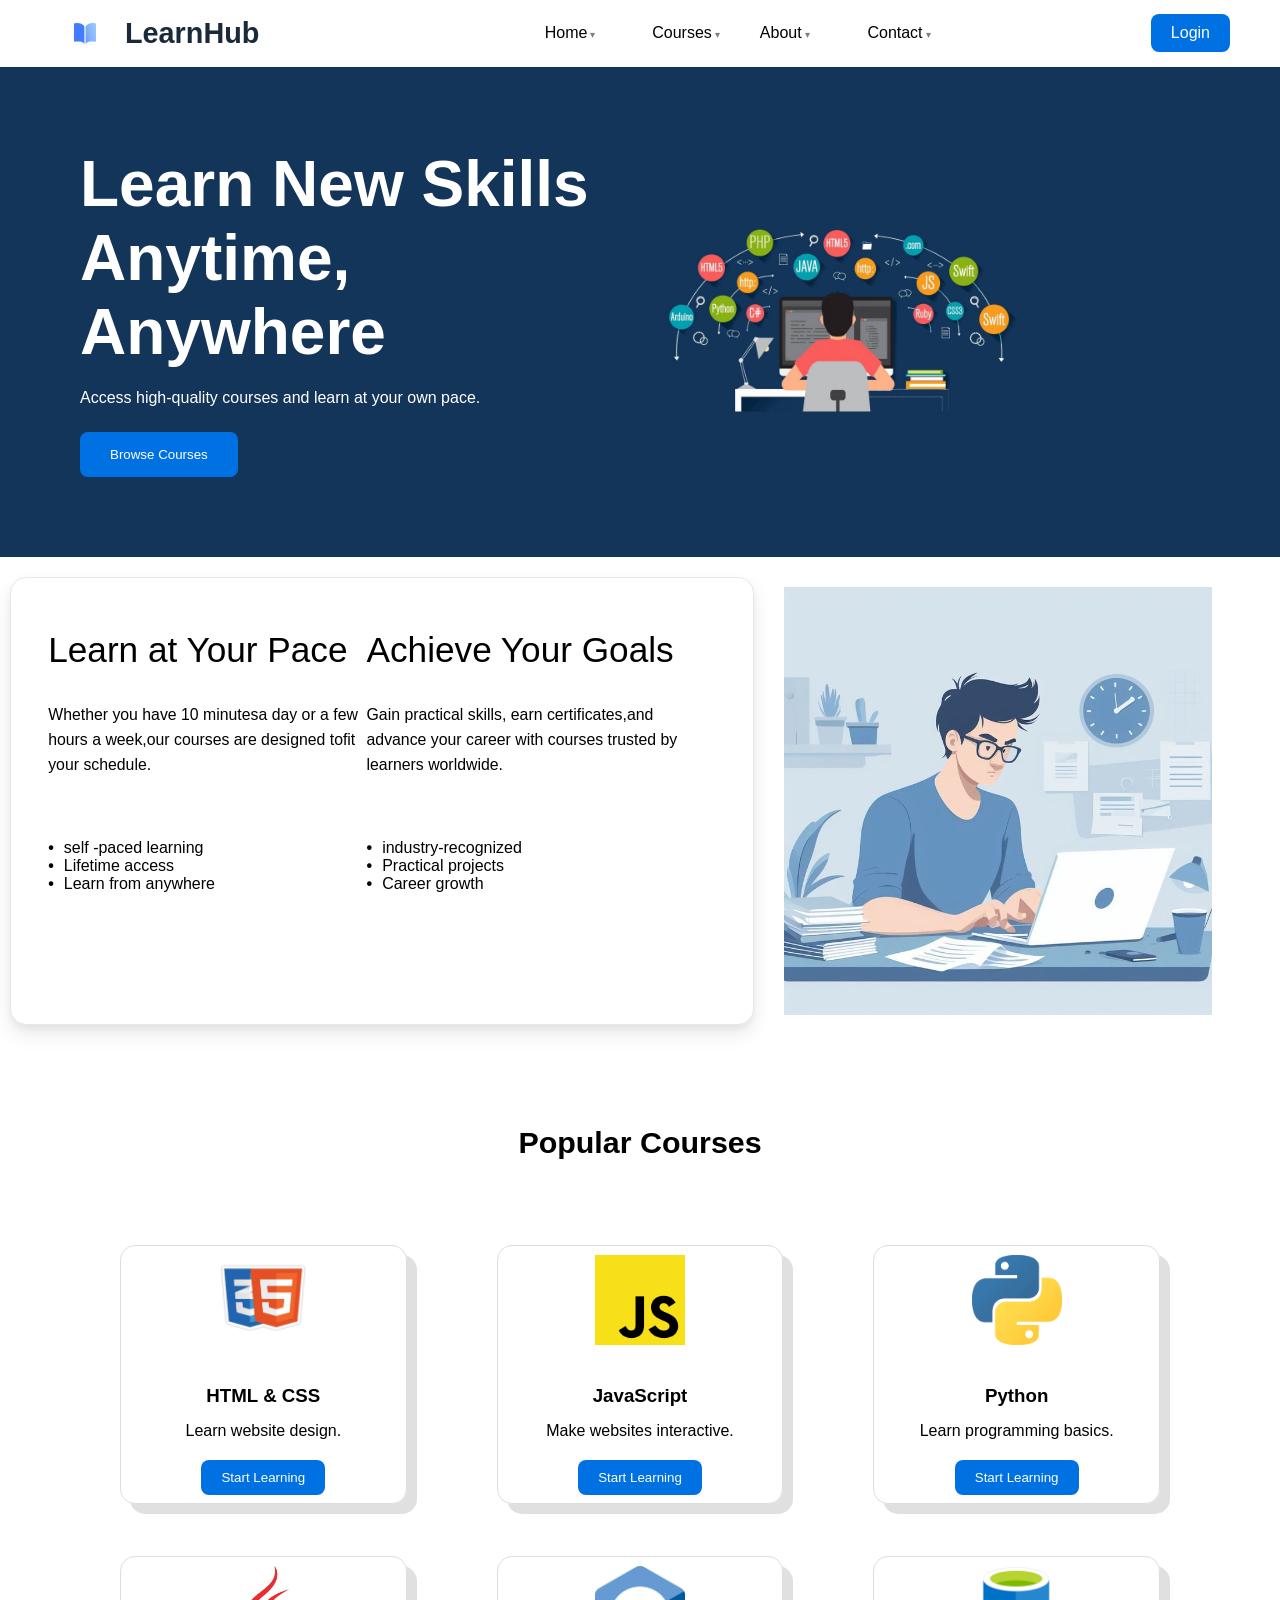
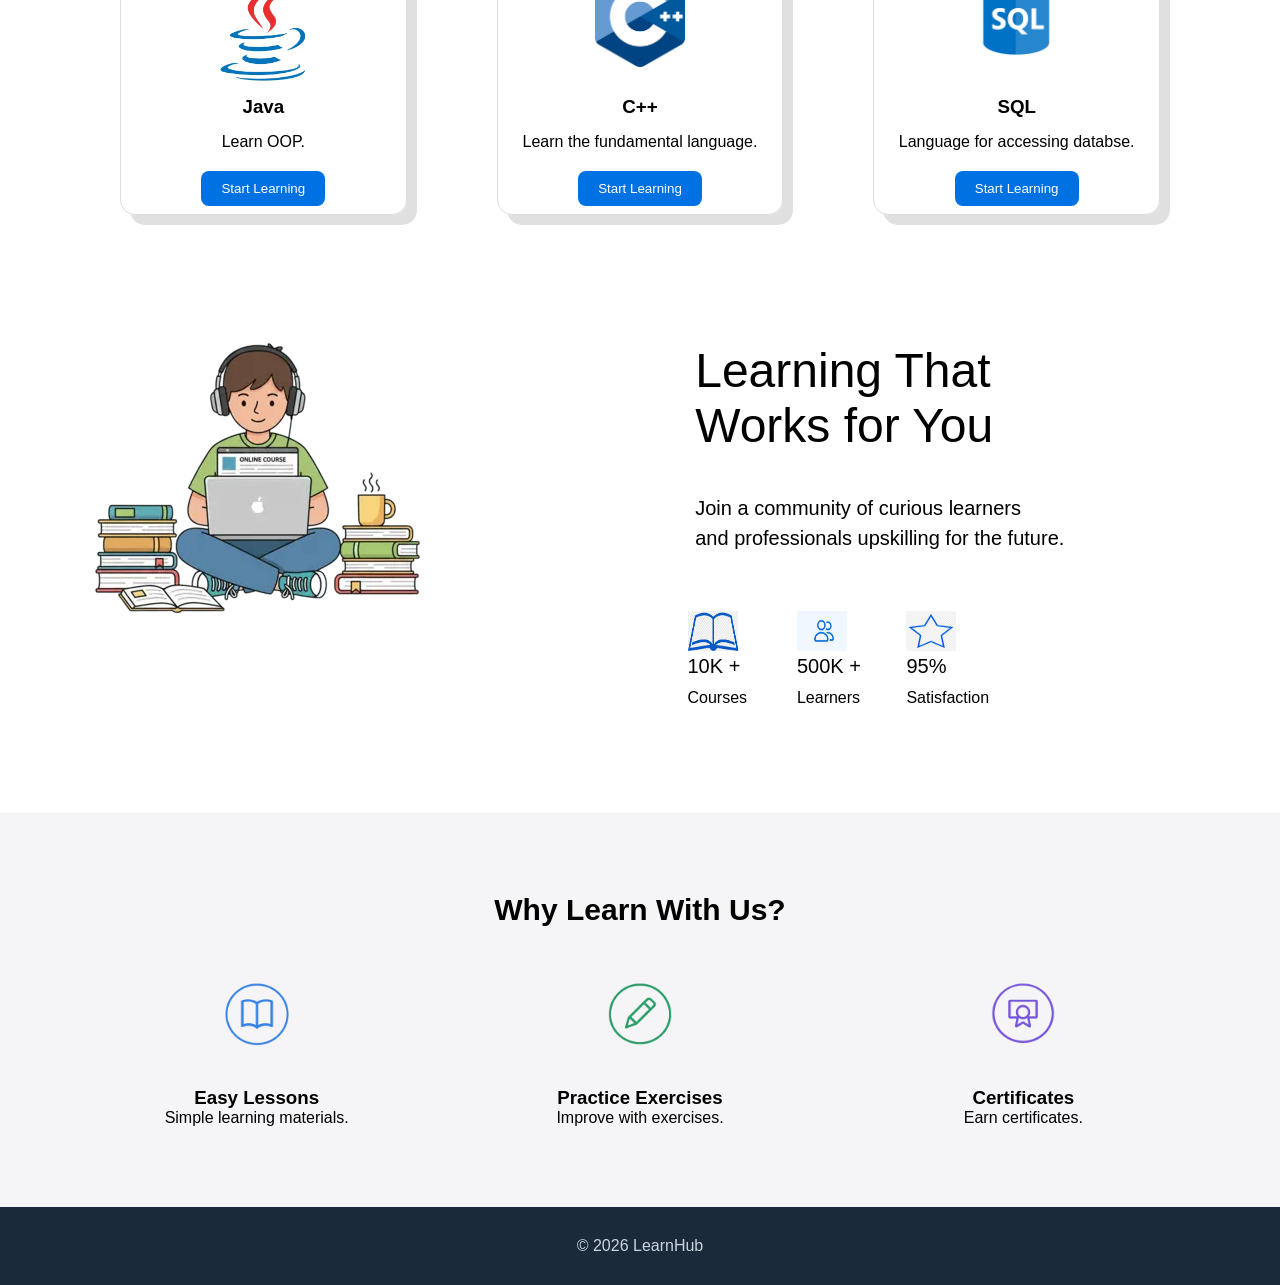
==== html/Learning_platform.html @ 4608ab67 "Initial commit" ====
<!DOCTYPE html>
<html lang="en">

<head>
    <meta charset="UTF-8" />
    <meta name="viewport" content="width=device-width, initial-scale=1.0" />
    <title>LearnHub</title>

    <link rel="stylesheet" href="Learning_platform.css" />
    <link href="https://fonts.googleapis.com/css2?family=Plus+Jakarta+Sans:wght@400;600;700;900&display=swap"
        rel="stylesheet" />
    <link href="https://fonts.googleapis.com/css2?family=Material+Symbols+Outlined:wght,FILL@100..700,0..1&display=swap"
        rel="stylesheet">
</head>

<body>

    <div class="header">
        <div class="header-logo">
            <div class="book-logo"><img src="../logos/book_logo.png">
            </div>
            <div class="logo">LearnHub</div>
        </div>

        <ul class="nav">
            <li class="nav-item">
                <span>Home</span>
                <ul class="dropdown">
                    <li><a href="blank_space">Dashboard</a></li>
                    <li><a href="blank_space">Blog</a></li>
                    <li><a href="blank_space">Community</a></li>
                    <li><a href="blank_space">Events</a></li>
                </ul>
            </li>
            <li class="nav-item">
                <span>Courses</span>
                <ul class="dropdown">
                    <li><a href="blank_space">Web Development</a></li>
                    <li><a href="blank_space">Data Science</a></li>
                    <li><a href="blank_space">Python Programming </a></li>
                    <li><a href="blank_space">JavaScript</a></li>
                    <li><a href="blank_space">UI / UX Design</a></li>
                    <li><a href="blank_space">Cloud Computing</a></li>
                </ul>
            </li>
            <li class="nav-item">
                <span>About</span>
                <ul class="dropdown">
                    <li><a href="blank_space">Our Story</a></li>
                    <li><a href="blank_space">Our Team</a></li>
                    <li><a href="blank_space">Careers</a></li>
                    <li><a href="blank_space">Mission &amp; Vision</a></li>
                    <li><a href="blank_space">Testimonials</a></li>
                </ul>
            </li>
            <li class="nav-item">
                <span>Contact</span>
                <ul class="dropdown">
                    <li><a href="blank_space">Support</a></li>
                    <li><a href="blank_space">Sales</a></li>
                    <li><a href="blank_space">Feedback</a></li>
                    <li><a href="blank_space">Find Us</a></li>
                    <li><a href="blank_space">Newsletter</a></li>
                </ul>
            </li>
        </ul>

        <div class="login"><a href="code.html">Login</a>
        </div>
    </div>

    <div class="LearnHub_moto">
        <div class="LearnHub_moto_text">
            <h1>Learn New Skills<br />Anytime, Anywhere</h1>
            <p>Access high-quality courses and learn at your own pace.</p>
            <button>Browse Courses</button>
        </div>
        <div class="LearnHub_moto_image">
            <img src="../pictures/learningPlatform.jpg" />
        </div>
    </div>

    <section class="first_section">
        <div class="first_section_inner">
            <div class="first_section_left">
                <div class="col_1">
                    <div class="description">
                        <span>Learn at Your Pace</span>
                        <p>Whether you have 10 minutesa day or a few hours a week,our courses are designed tofit
                            your schedule.</p>
                    </div>
                    <ul class="bullet_list">
                        <li>self -paced learning</li>
                        <li>Lifetime access</li>
                        <li>Learn from anywhere</li>
                    </ul>
                </div>
                <div class="col_2">
                    <div class="description">
                        <span>Achieve Your Goals</span>
                        <p>Gain practical skills, earn certificates,and advance your career with
                            courses trusted by learners worldwide.</p>
                    </div>
                    <ul class="bullet_list">
                        <li>industry-recognized</li>
                        <li>Practical projects</li>
                        <li>Career growth</li>
                    </ul>
                </div>
            </div>
            <div class="first_section_right">
                <div class="first_section_right_inner">
                    <img src="../pictures/student_3.jpeg">
                </div>
            </div>
        </div>
    </section>
    <div class="courses">
        <h2>Popular Courses</h2>
        <div class="course_grid">
            <div class="card">
                <div class="card_row">
                    <div class="course_logo">
                        <img src="../logos/HTML&CSS_logo.jpg">
                    </div>
                    <h3>HTML &amp; CSS</h3>
                    <p>Learn website design.</p>
                    <a href="Html.html"><button>Start Learning</button></a>
                </div>
                <div class="card_row">
                    <div class="course_logo">
                        <img class="java_logo" src="../logos/java_logo.jpeg">
                    </div>
                    <h3>Java</h3>
                    <p class="OOP"> Learn OOP.</p>
                    <a href="java.html"><button>Start Learning</button></a>
                </div>
            </div>
            <div class="card">
                <div class="card_row">
                    <div class="course_logo">
                        <img src="../logos/JS logo.png">
                    </div>
                    <h3>JavaScript</h3>
                    <p>Make websites interactive.</p>
                    <a href="code.html"><button>Start Learning</button></a>
                </div>
                <div class="card_row">
                    <div class="course_logo">
                        <img class="c++_logo" src="../logos/c++_logo.jpeg">
                    </div>
                    <h3>C++</h3>
                    <p>Learn the fundamental language.</p>
                    <a href="c++.html"><button>Start Learning</button></a>
                </div>
            </div>
            <div class="card">
                <div class="card_row">
                    <div class="course_logo">
                        <img src="../logos/python_logo.png">
                    </div>
                    <h3>Python</h3>
                    <p>Learn programming basics.</p>
                    <a href="Python.html"><button>Start Learning</button></a>
                </div>
                <div class="card_row">
                    <div class="course_logo">
                        <img src="../logos/sql_logo">
                    </div>
                    <h3>SQL</h3>
                    <p>Language for accessing databse.</p>
                    <a href="Python.html"><button>Start Learning</button></a>
                </div>
            </div>
        </div>
    </div>

    <section class="third_section">
        <div class="third_section_inner">
            <div class="third_inner_left">
                <img src="../pictures/third_section img.webp">
            </div>
            <div class="third_inner_text">
                <div>
                    <div class="upper_text">
                        <div class="upper_title">
                            Learning That </br>
                            Works for You
                        </div>
                        <div class="upper_description">
                            <p>Join a community of curious learners</br>
                                and professionals upskilling for the future.</p>
                        </div>
                    </div>
                    <div class="lower_text">
                        <div class="lower_text_divs">
                            <img src="../logos/book.jpeg">
                            <span>10K +</span>
                            <p>Courses</p>
                        </div>
                        <div class="lower_text_divs">
                            <img src="../logos/Learners.png">
                            <span>500K +</span>
                            <p>Learners</p>
                        </div>
                        <div class="lower_text_divs">
                            <img src="../logos/blue star.png">
                            <span>95%</span>
                            <p>Satisfaction</p>
                        </div>
                    </div>
                </div>
            </div>
        </div>
    </section>

    <div class="features">
        <h2>Why Learn With Us?</h2>
        <div class="feature_grid">
            <div class="feature">
                <img src="../pictures/feature_book.png">
                <h3>Easy Lessons</h3>
                <p>Simple learning materials.</p>
            </div>
            <div class="feature">
                <img src="../pictures/feature_pen.png">
                <h3>Practice Exercises</h3>
                <p>Improve with exercises.</p>
            </div>
            <div class="feature">
                <img src="../pictures/feature_certificate.png">
                <h3>Certificates</h3>
                <p>Earn certificates.</p>
            </div>
        </div>
    </div>



    <div class="footer">
        &copy; 2026 LearnHub
    </div>

</body>

</html>
---- html/Learning_platform.css ----
* {
    margin: 0;
    padding: 0;
    box-sizing: border-box;
}

body {
    font-family: Arial, sans-serif;
}


/* Header*/

.header {
    display: grid;
    grid-template-columns: 1fr 2fr 1fr;
    align-items: center;
    padding: 10px 50px;
}

.header-logo {
    display: flex;
    align-items: center;
    gap: 5px;
}

.book-logo img {
    width: 70px;
    height: auto;
    display: block;
}

.logo {
    font-weight: 700;
    font-size: 1.8rem;
    color: #1a2a3a;
}


/* Navigation */
.nav {
    display: grid;
    grid-template-columns: 1fr 1fr 1fr 1fr;
    justify-content: center;
    justify-self: end;
    gap: 40px;
    list-style: none;
}

.nav-item {
    position: relative;
    cursor: pointer;
}


.nav-item>span {
    font-weight: 500;
    color: black;
}

.nav-item>span:hover {
    color: #0071e3;
}

/* Down‑arrow */
.nav-item>span::after {
    content: "\25BE";
    font-size: 10px;
    opacity: 0.5;
    margin-left: 3px;
}

.dropdown {
    position: absolute;
    min-width: 180px;
    border-radius: 18px;
    background-color: white;
    opacity: 0;
    visibility: hidden;
    list-style: none;
}

/* Show dropdown on hover */
.nav-item:hover .dropdown {
    opacity: 1;
    visibility: visible;
}

.dropdown li a {
    display: block;
    padding: 8px 19px;
    color: #000000;
    text-decoration: none;
    border-radius: 8px;
}

.dropdown li a:hover {
    background: #f0f7ff;
    color: #0071e3;
}



/* Login button */


.login {
    justify-self: end;
    background: #0071e3;
    color: white;
    padding: 10px 20px;
    border-radius: 8px;
    cursor: pointer;
}

.login a {
    text-decoration: none;
    color: white;
}

.login:hover {
    background: #13355A;
}


/* LearnHub Moto */

.LearnHub_moto {
    display: grid;
    grid-template-columns: 1fr 1fr;
    align-items: center;
    padding: 80px;
    background-color: #13355A;
    color: white;
}

.LearnHub_moto_text h1 {
    font-size: 4em;
    margin-bottom: 20px;
}

.LearnHub_moto_text p {
    margin-bottom: 25px;
}

.LearnHub_moto_text button {
    background: #0071e3;
    color: white;
    border: none;
    padding: 15px 30px;
    border-radius: 8px;
    cursor: pointer;
}

.LearnHub_moto_text button:hover {
    background: #005bb5;
}

.LearnHub_moto_image {
    text-align: center;
}

.LearnHub_moto_image img {
    width: 100%;
    max-width: 400px;
}


/*first section */
.first_section_inner {
    display: grid;
    grid-template-columns: 6fr 4fr;
    gap: 20px;
    margin: 20px 10px;
}

.first_section_left {
    display: grid;
    grid-template-columns: 2fr 2fr;
    gap: 1%;
    background: #fff;
    border: 1px solid #e5e7eb;
    border-radius: 16px;
    padding: 5% 10% 5% 5%;
    box-shadow:
        0 4px 6px rgba(0, 0, 0, 0.05),
        0 10px 20px rgba(0, 0, 0, 0.08);
}

.first_section_right {
    border: none;
    height: auto;

    width: 100%;
    padding: 10px;

}

.first_section_right img {
    width: 90%;
    height: auto;
    box-shadow: 2% 2% rgba(0, 0, 0, 0.12);
}

.first_left_logo {
    height: 190px;
    width: 240px;
}

.first_left_logo img {
    border-radius: 14px;

}


.description {
    justify-content: end;
    padding-top: 5%;
}

.description>span {
    text-align: center;
    font-size: 220%;

}

.description p {
    padding-top: 10%;
    font-size: 99%;
    line-height: 25px;

}


.bullet_list {
    padding-top: 20%;
    list-style: none;

}

.bullet_list li::before {
    content: "•";
    color: #000000;
    font-weight: bold;
    margin-right: 10px;
}


/* Courses */

.courses {
    padding: 80px;
    margin: 10px;
}

.courses h2 {
    text-align: center;
    font-size: 190%;
    margin-bottom: 5%;
}

.course_grid {
    display: grid;
    grid-template-columns: 1fr 1fr 1fr;
    gap: 30px;
}

.card {
    display: grid;
    grid-template-rows: 2fr 2fr;
    gap: 10%;
    padding: 30px;
}

.card_row {
    width: 100%;
    border: 1px solid #ddd;
    border-radius: 15px;
    box-shadow: 10px 10px rgba(0, 0, 0, 0.12);
    display: flex;
    align-items: center;
    flex-direction: column;
    padding: 3%;
}

.card_row img {
    background-color: white;
}

.course_logo {
    height: 130px;
    width: 90px;
}

.card h3 {
    margin-bottom: 15px;
}

.card p {
    margin-bottom: 20px;
}



.card button {
    padding: 10px 20px;
    background: #0071e3;
    color: #fff;
    border: none;
    border-radius: 8px;
    cursor: pointer;
}

.card button:hover {
    background: lightcoral;
}

/* third Section */
.third_section {
    padding: 15px;
}

.third_section_inner {
    display: flex;
    background-image: url(/Users/Zablon/Learning_platform/section_2\ img.jpg);
    background-position: center;
    background-repeat: no-repeat;
    background-size: cover;

    border-radius: 15px;
    height: 500px;
    width: 100%;
}

.third_inner_left {
    padding-right: 20%;
    padding-left: 5%;
}

.third_inner_text {
    display: flex;
    flex-direction: column;
    align-items: flex-end;
}

.upper_text {
    padding: 2%;

}

.upper_title {
    font-size: 48px;
    font-weight: 40px;
    padding-top: 10%;
}

.upper_description {
    line-height: 30px;
    margin-top: 40px;
    font-size: 20px;
}

.lower_text {
    line-height: 30px;
    display: grid;
    grid-template-columns: 0.9fr 0.9fr 0.9fr;
    gap: 35px;
    padding-top: 50px;
    align-items: center;
    padding-right: 85px;
}

.lower_text img {
    width: 50px;
    height: 40px;
    background-color: #f0f7ff;
}

.lower_text_divs>span {
    font-size: 20px;
    font-weight: 40px;
    padding-top: 10px;
}

/*Features*/


.features {
    background: #f5f5f7;
    padding: 80px;
}

.features h2 {
    text-align: center;
    margin-bottom: 40px;
    font-size: 30px;
}

.feature_grid {
    display: grid;
    grid-template-columns: repeat(3, 1fr);
    gap: 30px;
}

.feature {
    text-align: center;
}

.feature_grid .feature img {
    width: 100px;
    height: 100px;
    display: block;
    margin: 0 auto 20px;
}

/*Footer*/

.footer {
    text-align: center;
    padding: 30px;
    background: #1a2a3a;
    color: #cbd5e1;
}

/* Responsiveness*/



html,
body {
    width: 100%;
    overflow-x: hidden;
}

img {
    max-width: 100%;
    height: auto;
    display: block;
}

/* Responsiveness */

/* Mobile phones*/

@media (max-width:480px) {

    .header {
        grid-template-columns: 1fr;
        text-align: center;
        gap: 20px;
        padding: 20px;
    }

    .header-logo {
        justify-content: center;
    }

    .nav {
        grid-template-columns: 1fr;
        gap: 15px;
        justify-self: center;
        text-align: center;
    }

    .login {
        justify-self: center;
    }

    .LearnHub_moto {
        grid-template-columns: 1fr;
        padding: 40px 20px;
        text-align: center;
    }

    .LearnHub_moto_text h1 {
        font-size: 34px;
    }

    .LearnHub_moto_image img {
        width: 220px;
        margin: auto;
    }

    .first_section_inner {
        grid-template-columns: 1fr;
    }

    .first_section_left,
    .first_section_right {
        height: auto;
        padding: 25px;
    }

    .first_section_left_upper,
    .first_section_right_upper {
        grid-template-columns: 1fr;
    }

    .first_left_logo,
    .first_right_logo {
        width: 100%;
        height: auto;
    }

    .description {
        padding-top: 20px;
    }

    .description span {
        font-size: 24px;
    }

    .description p {
        padding-left: 0;
        font-size: 16px;
    }

    .first_section_lower {
        padding-top: 40px;
        padding-left: 0;
        font-size: 18px;
    }

    .course_grid {
        grid-template-columns: 1fr;
    }

    .courses {
        padding: 40px 20px;
    }

    .third_section_inner {
        height: auto;
        padding: 30px 20px;
    }

    .third_inner_text {
        align-items: center;
        text-align: center;
    }

    .upper_title {
        font-size: 32px;
    }

    .lower_text {
        grid-template-columns: 1fr;
        padding-right: 0;
        gap: 25px;
    }

    .features {
        padding: 40px 20px;
    }

    .feature_grid {
        grid-template-columns: 1fr;
    }

    .dropdown {
        position: static;
        opacity: 1;
        visibility: visible;
        display: none;
    }

    .nav-item:hover .dropdown {
        display: block;
    }

}

/* Tablets */

@media (min-width:481px) and (max-width:768px) {

    .header {
        grid-template-columns: 1fr;
        gap: 25px;
        text-align: center;
    }

    .header-logo {
        justify-content: center;
    }

    .nav {
        grid-template-columns: repeat(2, 1fr);
        gap: 20px;
        justify-self: center;
    }

    .login {
        justify-self: center;
    }

    .LearnHub_moto {
        grid-template-columns: 1fr;
        text-align: center;
        padding: 60px 40px;
    }

    .LearnHub_moto_text h1 {
        font-size: 46px;
    }

    .LearnHub_moto_image img {
        width: 300px;
        margin: auto;
    }

    .first_section_inner {
        grid-template-columns: 1fr;
    }

    .first_section_left,
    .first_section_right {
        height: auto;
    }

    .first_section_left_upper,
    .first_section_right_upper {
        grid-template-columns: 1fr;
    }

    .description p {
        padding-left: 0;
    }

    .first_section_lower {
        padding-left: 0;
        text-align: center;
    }

    .course_grid {
        grid-template-columns: repeat(2, 1fr);
    }

    .lower_text {
        grid-template-columns: repeat(3, 1fr);
        padding-right: 0;
    }

    .feature_grid {
        grid-template-columns: repeat(2, 1fr);
    }

}

/* Small Laptops*/

@media (min-width:769px) and (max-width:1024px) {

    .header {
        padding: 20px 30px;
    }

    .nav {
        gap: 25px;
    }

    .LearnHub_moto {
        padding: 60px 40px;
    }

    .LearnHub_moto_text h1 {
        font-size: 50px;
    }

    .first_section_inner {
        grid-template-columns: 1fr;
    }

    .first_section_left {
        grid-template-columns: 1fr 1fr;
    }

    .first_section_left,
    .first_section_right {
        height: auto;
    }

    .description p {
        padding-left: 5%;
    }

    .first_section_lower {
        padding-left: 20%;
    }

    .course_grid {
        grid-template-columns: repeat(3, 1fr);
    }

    .feature_grid {
        grid-template-columns: repeat(3, 1fr);
    }

}

/* Large screens */

@media (min-width:1400px) {

    .header,
    .LearnHub_moto,
    .first_section,
    .courses,
    .third_section,
    .features {
        max-width: 1400px;
        margin-left: auto;
        margin-right: auto;
    }

}

/* */
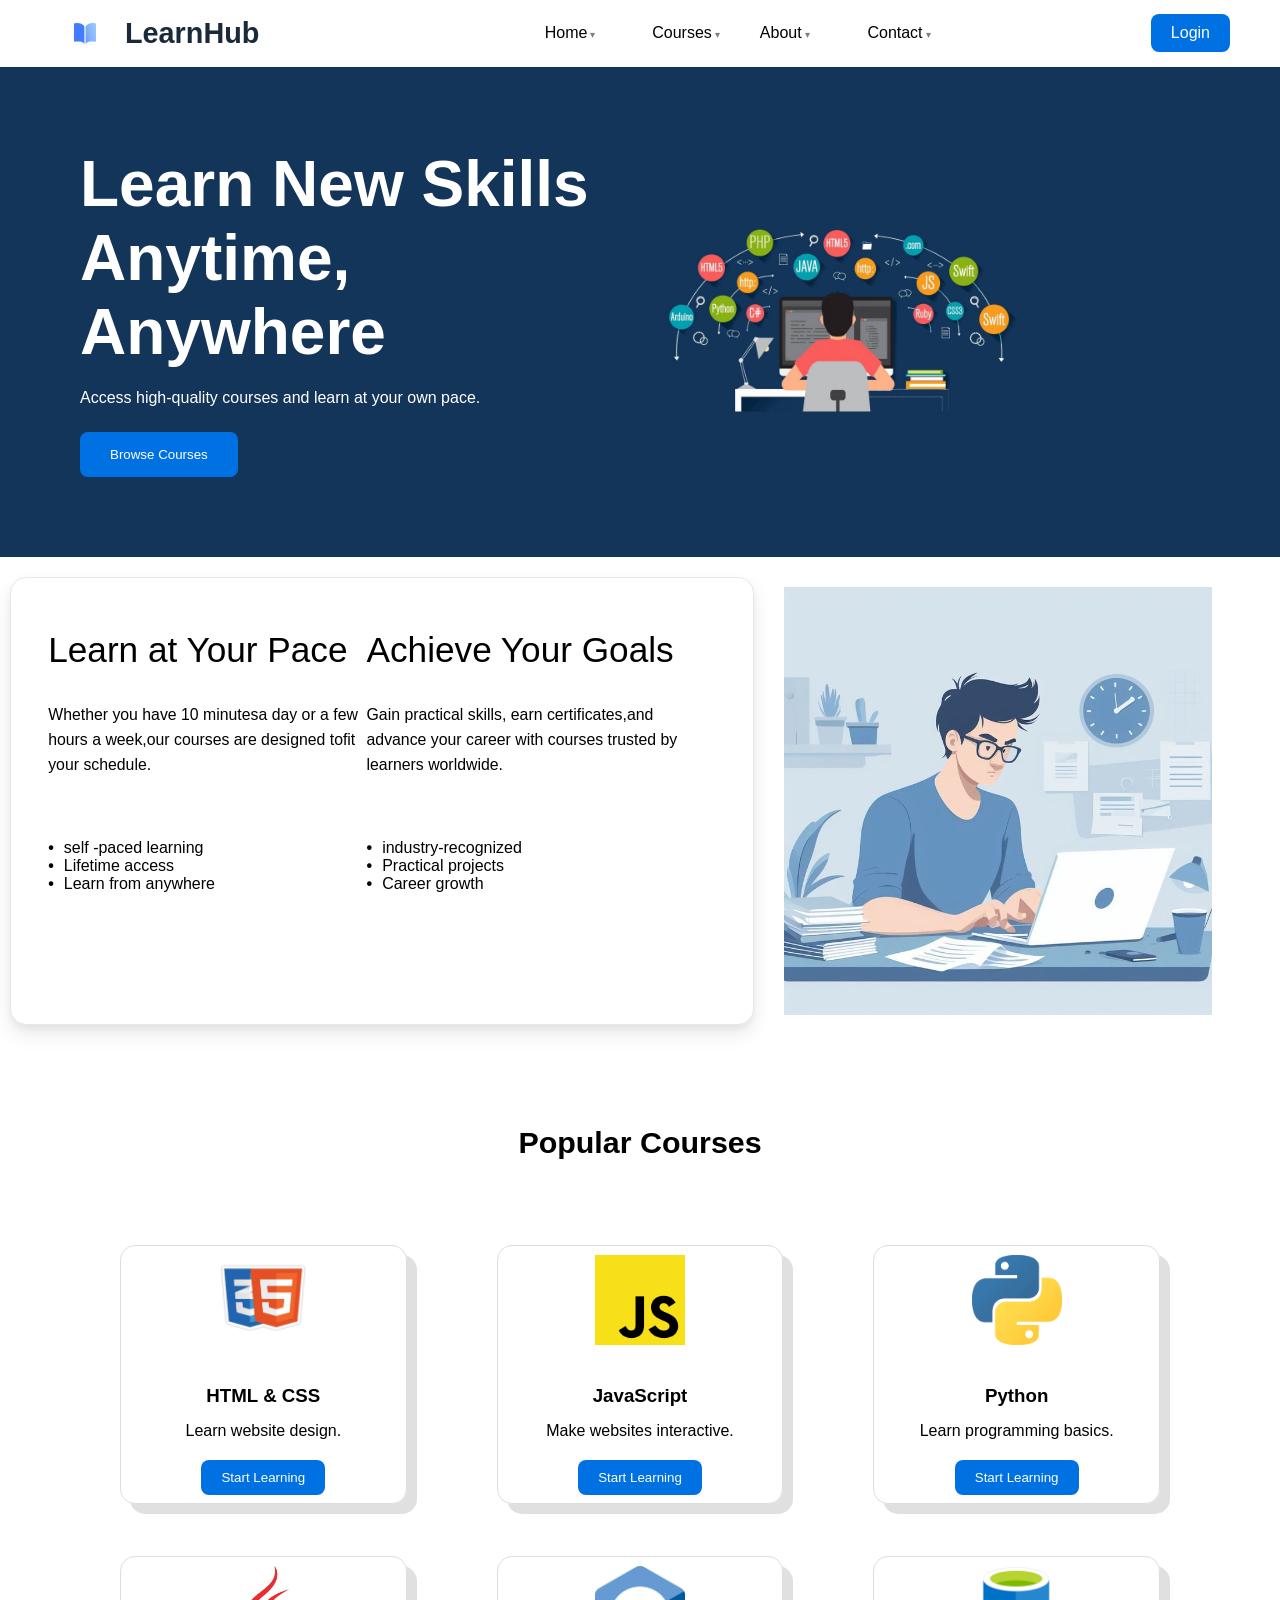
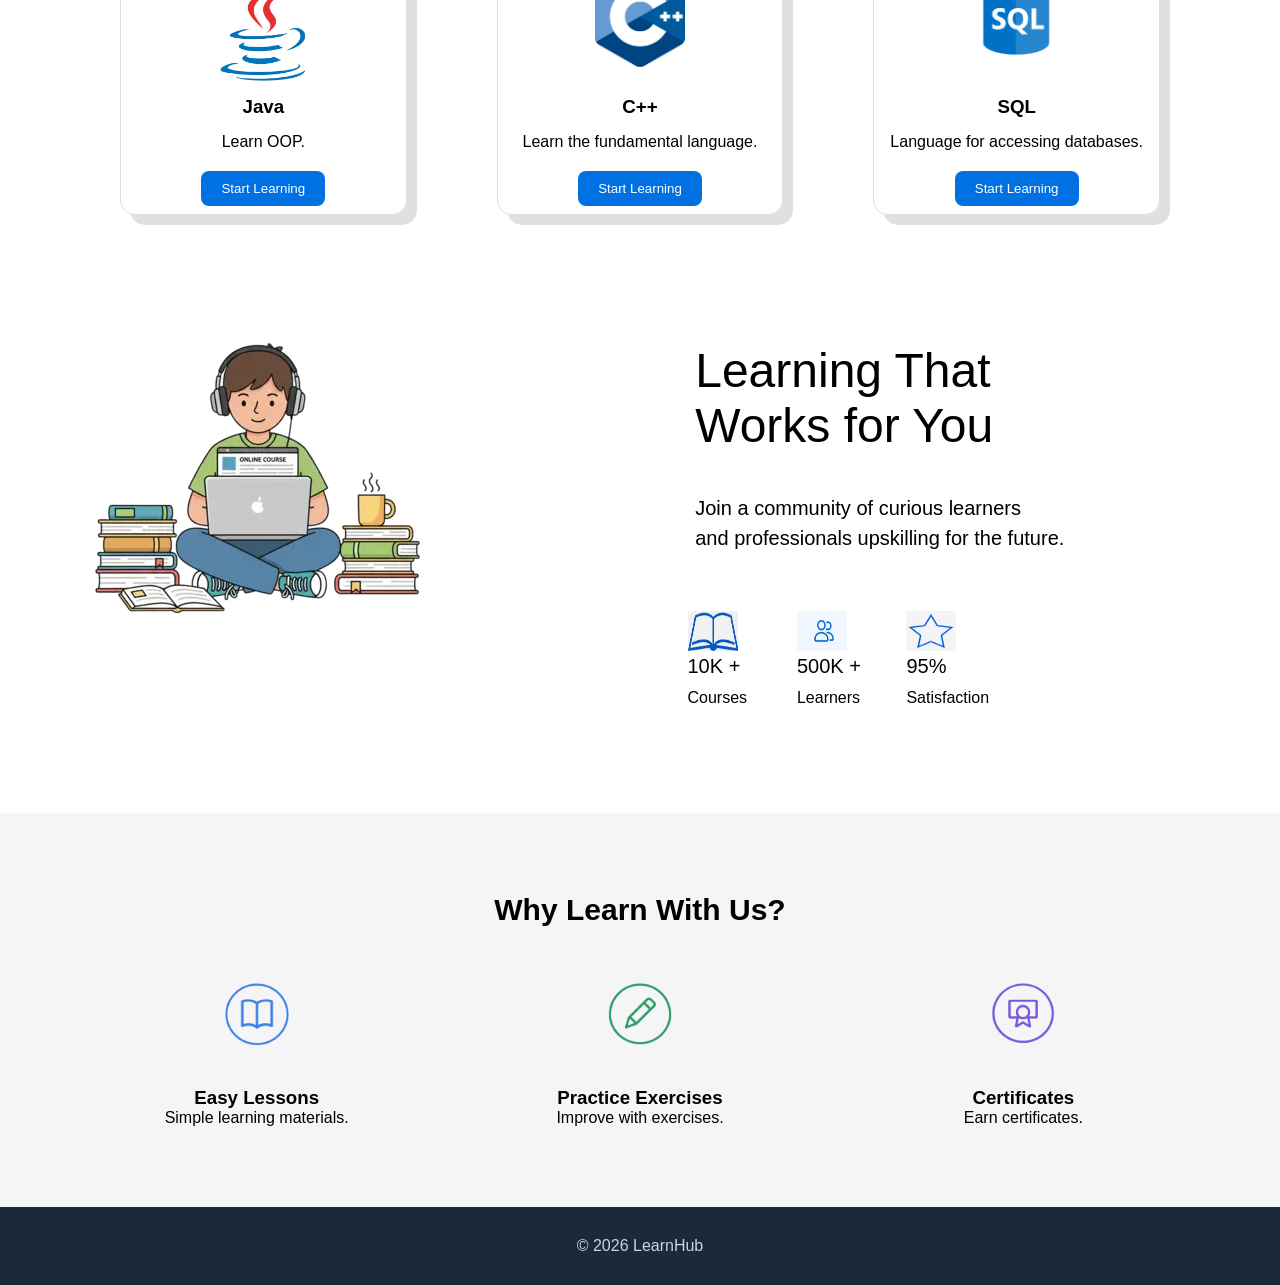
==== commit 306be3e0: "Fix learning page links and typo" ====
--- a/html/Learning_platform.html
+++ b/html/Learning_platform.html
@@ -133,7 +133,7 @@
                     </div>
                     <h3>Java</h3>
                     <p class="OOP"> Learn OOP.</p>
-                    <a href="java.html"><button>Start Learning</button></a>
+                    <a href="Java.html"><button>Start Learning</button></a>
                 </div>
             </div>
             <div class="card">
@@ -168,8 +168,8 @@
                         <img src="../logos/sql_logo">
                     </div>
                     <h3>SQL</h3>
-                    <p>Language for accessing databse.</p>
-                    <a href="Python.html"><button>Start Learning</button></a>
+                    <p>Language for accessing databases.</p>
+                    <a href="sql.html"><button>Start Learning</button></a>
                 </div>
             </div>
         </div>
@@ -184,7 +184,7 @@
                 <div>
                     <div class="upper_text">
                         <div class="upper_title">
-                            Learning That </br>
+                            Learning That <br />
                             Works for You
                         </div>
                         <div class="upper_description">
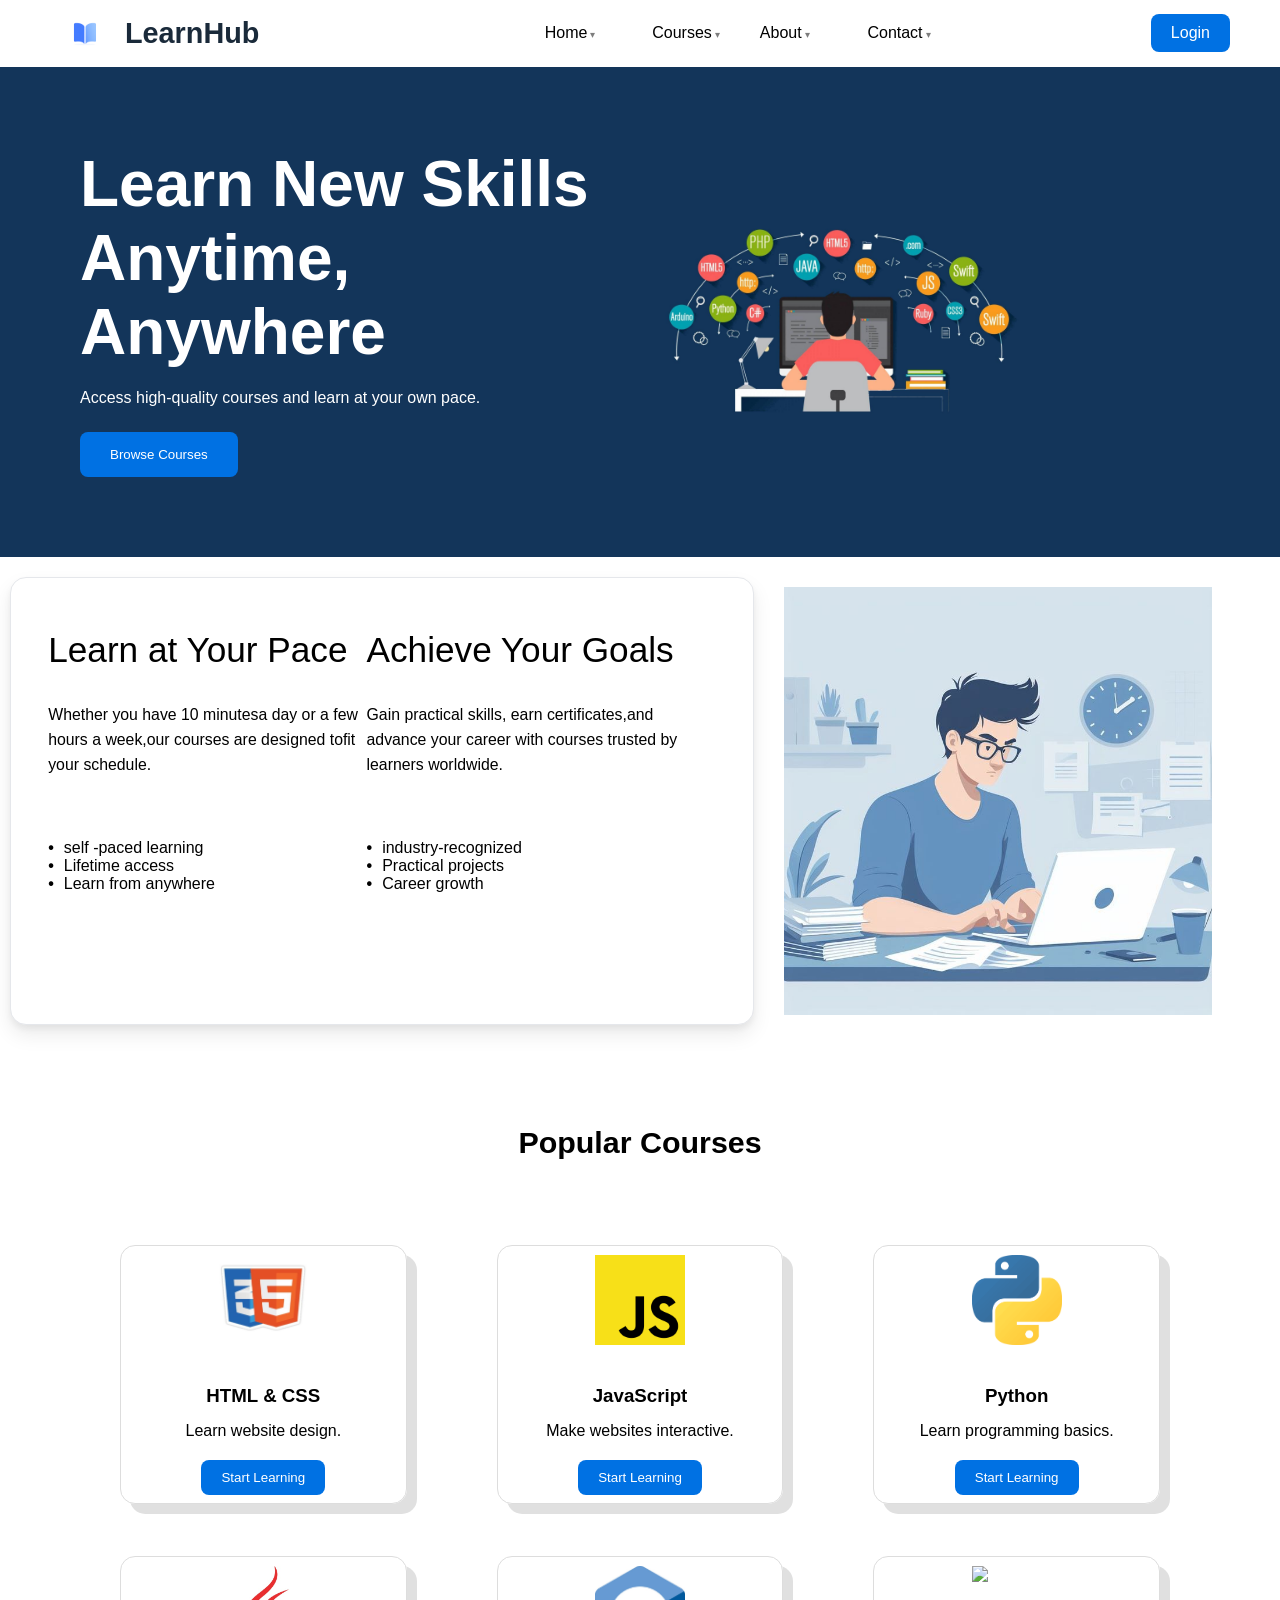
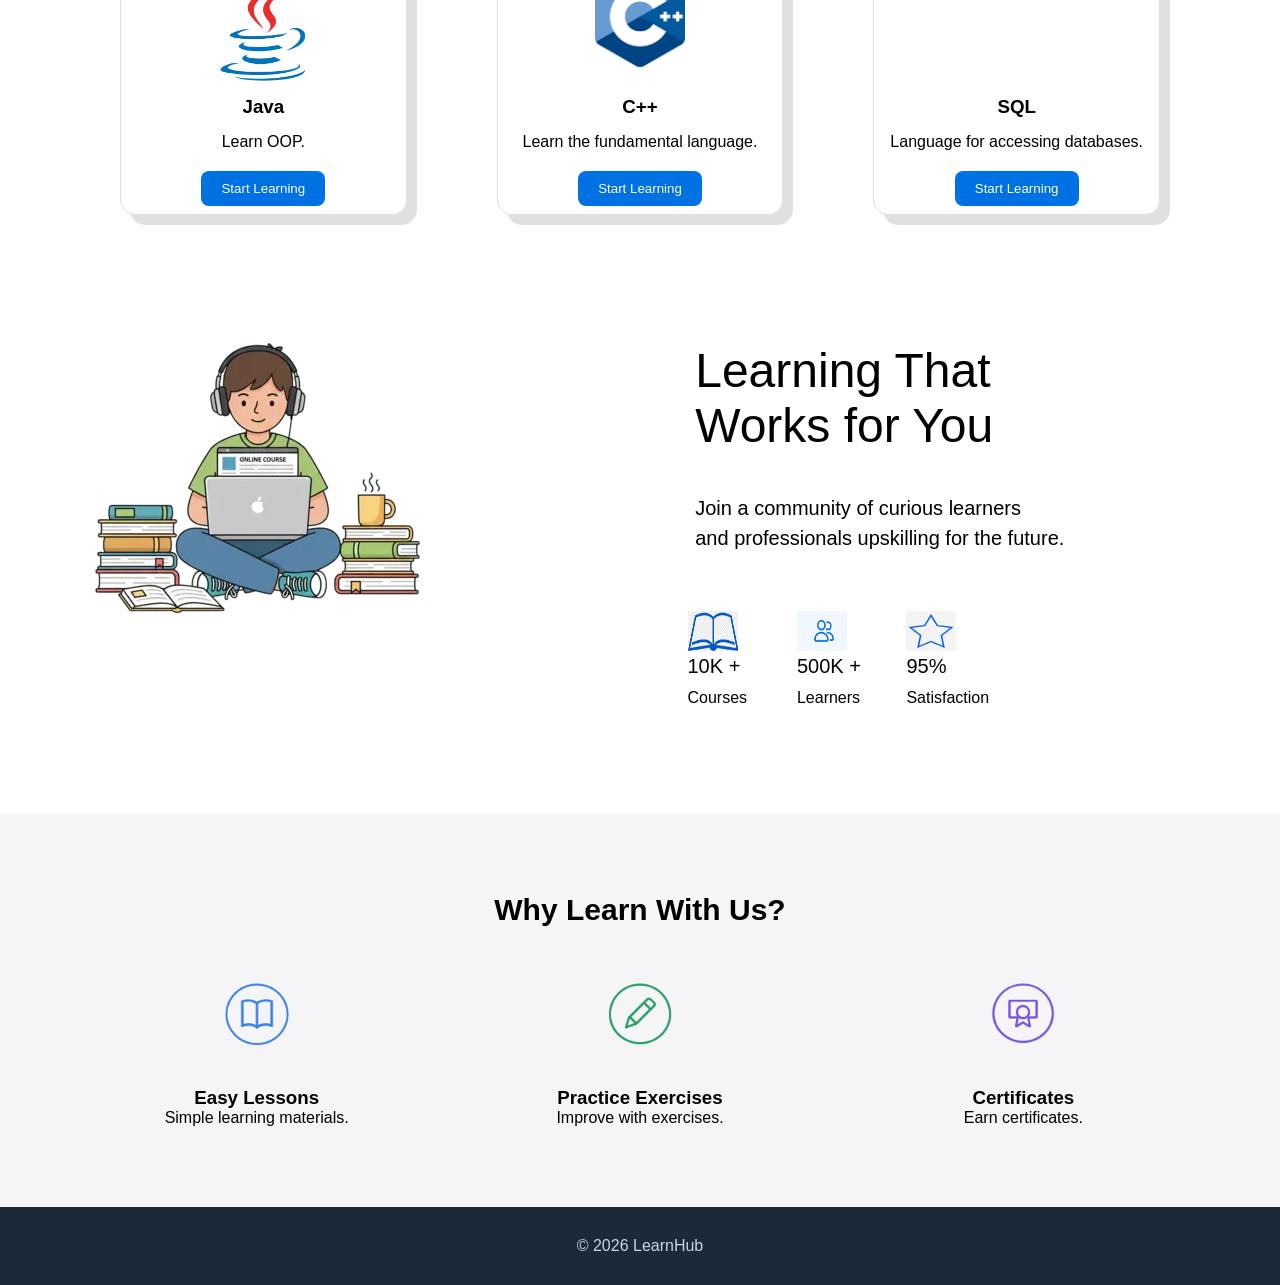
==== commit d39cae12: "Fix SQL logo image path and extension" ====
--- a/html/Learning_platform.html
+++ b/html/Learning_platform.html
@@ -26,41 +26,41 @@
             <li class="nav-item">
                 <span>Home</span>
                 <ul class="dropdown">
-                    <li><a href="blank_space">Dashboard</a></li>
-                    <li><a href="blank_space">Blog</a></li>
-                    <li><a href="blank_space">Community</a></li>
-                    <li><a href="blank_space">Events</a></li>
+                    <li><a href="#">Dashboard</a></li>
+                    <li><a href="#">Blog</a></li>
+                    <li><a href="#">Community</a></li>
+                    <li><a href="#">Events</a></li>
                 </ul>
             </li>
             <li class="nav-item">
                 <span>Courses</span>
                 <ul class="dropdown">
-                    <li><a href="blank_space">Web Development</a></li>
-                    <li><a href="blank_space">Data Science</a></li>
-                    <li><a href="blank_space">Python Programming </a></li>
-                    <li><a href="blank_space">JavaScript</a></li>
-                    <li><a href="blank_space">UI / UX Design</a></li>
-                    <li><a href="blank_space">Cloud Computing</a></li>
+                    <li><a href="#">Web Development</a></li>
+                    <li><a href="#">Data Science</a></li>
+                    <li><a href="#">Python Programming </a></li>
+                    <li><a href="#">JavaScript</a></li>
+                    <li><a href="#">UI / UX Design</a></li>
+                    <li><a href="#">Cloud Computing</a></li>
                 </ul>
             </li>
             <li class="nav-item">
                 <span>About</span>
                 <ul class="dropdown">
-                    <li><a href="blank_space">Our Story</a></li>
-                    <li><a href="blank_space">Our Team</a></li>
-                    <li><a href="blank_space">Careers</a></li>
-                    <li><a href="blank_space">Mission &amp; Vision</a></li>
-                    <li><a href="blank_space">Testimonials</a></li>
+                    <li><a href="#">Our Story</a></li>
+                    <li><a href="#">Our Team</a></li>
+                    <li><a href="#">Careers</a></li>
+                    <li><a href="#">Mission &amp; Vision</a></li>
+                    <li><a href="#">Testimonials</a></li>
                 </ul>
             </li>
             <li class="nav-item">
                 <span>Contact</span>
                 <ul class="dropdown">
-                    <li><a href="blank_space">Support</a></li>
-                    <li><a href="blank_space">Sales</a></li>
-                    <li><a href="blank_space">Feedback</a></li>
-                    <li><a href="blank_space">Find Us</a></li>
-                    <li><a href="blank_space">Newsletter</a></li>
+                    <li><a href="#">Support</a></li>
+                    <li><a href="#">Sales</a></li>
+                    <li><a href="#">Feedback</a></li>
+                    <li><a href="#">Find Us</a></li>
+                    <li><a href="#">Newsletter</a></li>
                 </ul>
             </li>
         </ul>
@@ -165,7 +165,7 @@
                 </div>
                 <div class="card_row">
                     <div class="course_logo">
-                        <img src="../logos/sql_logo">
+                        <img src="../logos/sql_logo.jpg">
                     </div>
                     <h3>SQL</h3>
                     <p>Language for accessing databases.</p>
@@ -243,4 +243,4 @@
 
 </body>
 
-</html>+</html>
